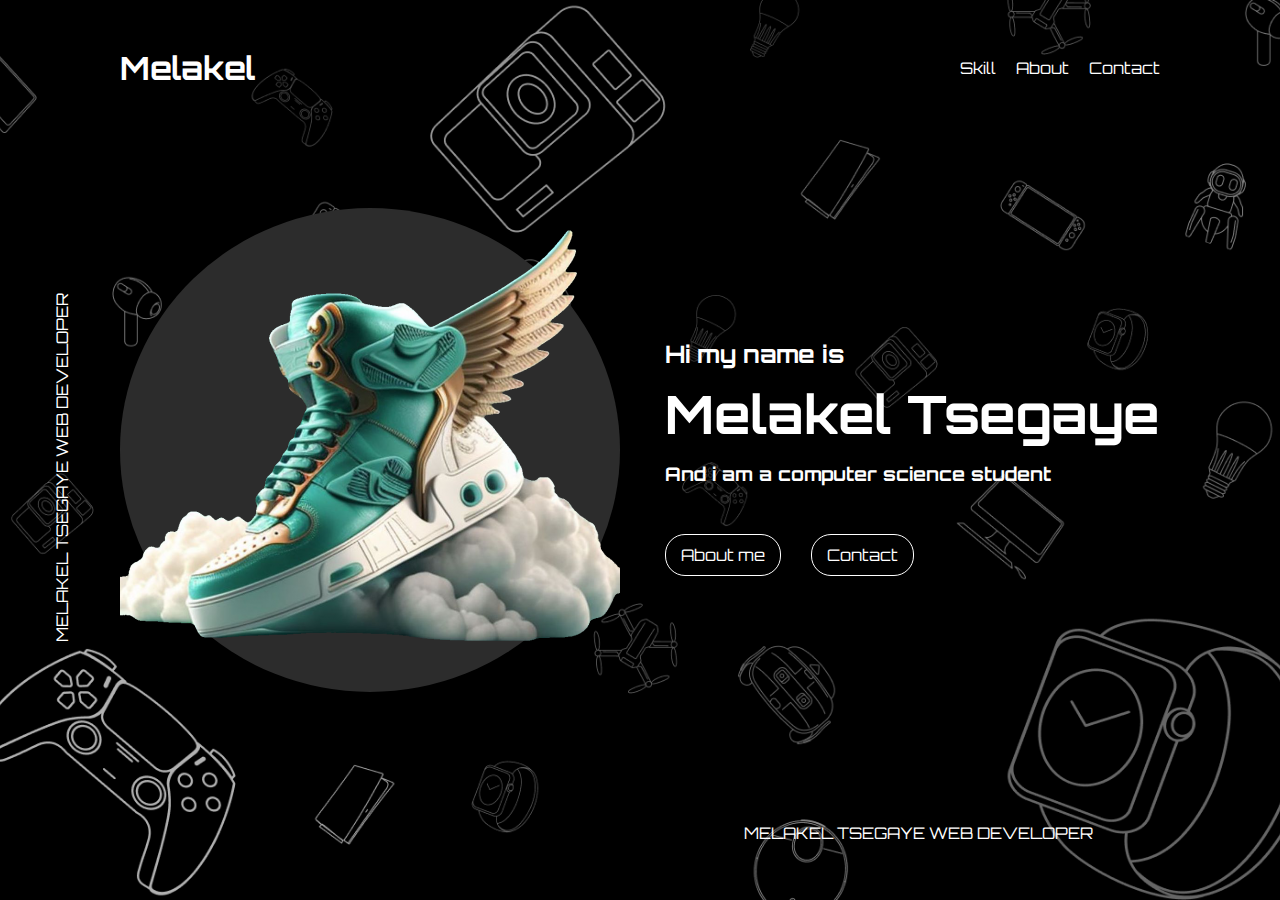
==== index.html @ 00cd196a "Add files via upload" ====
<!DOCTYPE html>
<html lang="en">
<head>
    <meta charset="UTF-8">
    <meta name="viewport" content="width=device-width, initial-scale=1.0">
    <link rel="stylesheet" href="style.css">
    <link rel="stylesheet" href="https://cdnjs.cloudflare.com/ajax/libs/font-awesome/6.0.0-beta2/css/all.min.css" integrity="sha512-YWzhKL2whUzgiheMoBFwW8CKV4qpHQAEuvilg9FAn5VJUDwKZZxkJNuGM4XkWuk94WCrrwslk8yWNGmY1EduTA==" crossorigin="anonymous" referrerpolicy="no-referrer" />
    <link rel="stylesheet" href="https://fontawesome.com/icons/user?f=classic&s=thin">
    <title>Portfolio</title>
</head>
<body>
    <div class="herocont">

        
<!-- navigation section  -->

                <div class="naviga">
                    <h1>Melakel</h1>
                    <div class="list">
                        <li><a href="skill.html">Skill</a></li>
                        <li><a href="about.html">About</a></li>
                        <li><a href="#">Contact</a></li>
                        <i class="fa-solid fa-bars"></i>
                    </div>
                </div>

<!-- mean saction -->

        <div class="mean">


            <!-- slider section -->


            <div class="slider">
                <div class="slicont">
                    <p>MELAKEL TSEGAYE WEB DEVELOPER</p>
                </div>
            </div>


            <!-- mean hero section -->


            <div class="mean2">
                <div class="imgcont">
                    <div class="back">
                        <img src="image/cool_shoe.png" alt="">
                    </div>
                </div>

                <div class="discr">
                    <div class="discont">
                        <h2>Hi my name is</h2>
                        <h1>Melakel Tsegaye</h1>
                        <h3>And i am a computer science student</h3>
                    </div>
                    <div class="btn">
                        <div class="about">
                            <a href="about.html">About me</a>
                        </div>
                        <div class="Contact">
                            <a href="#">Contact</a>
                        </div>
                    </div>
                </div>

                
            </div>
        </div>




<!-- footer section  -->



        <div class="footer">
            <div class="slicont2">
                <div class="sli2">
                    <p>MELAKEL TSEGAYE WEB DEVELOPER</p>
                </div>
            </div>
        </div>
    </div>
</body>
</html>
---- style.css ----
@import url('https://fonts.googleapis.com/css2?family=Cabin:ital,wght@0,400;0,600;1,400&family=Carter+One&family=Ephesis&family=Fira+Sans:ital@1&family=Lobster&family=Manrope&family=Orbitron:wght@500&family=Poppins:wght@300;400;700&family=Roboto:wght@300&family=Tilt+Neon&display=swap');


* {
    padding: 0;
    margin: 0;
    box-sizing: border-box;
    font-family: Orbitron;
    color: white;
    
    list-style: none;
}

body{
    height: 100vh;
}


/* herocont section */

.herocont {
    width: 100%;
    height: calc(var(--vh, 1vh) * 100);
    background-image: url(image/Untitled.png);
    background-position: center;
    background-size: cover;
    background-repeat: no-repeat;
}

/* navigation section */

.naviga {
    height: 15%;
    width: 100%;
    display: flex;
    justify-content: space-between;
    padding: 25px 120px;
    align-items: center;
}

.naviga h1 {
    cursor: pointer;
}

.list {
    display: flex;
    gap: 20px;
}

.list li a {
    text-decoration: none;
}

.list i {
    display: none;
}


/* mean saction  */

.mean {
    height: 70%;
    width: 100%;
    display: flex;
    padding: 0px 120px;
    align-items: center;
    position: relative;
}

.slider {
    position: absolute;
    left: -130px;
    transform: rotate(-90deg);
    width: 30%;
    display: flex;
    align-items: center;
    overflow: hidden;
}

.slicont {
    display: block;
    width: max-content;
    animation: animi 4s linear infinite;
    display: flex;
    transition: linear;
}
@keyframes animi {
    0% {
        transform: translateX(-150%);
    }
   
    50% {
        transform: translateX(0%);
    }
}

.mean2 {
    width: 100%;
    display: flex;
    align-items: center;
    justify-content: space-between;
}

.btn {
    display: flex;
    gap: 30px;
    margin-top: 30px;
}

.about, .Contact {
    padding: 10px 15px;
    border: 1px solid white;
    border-radius: 20px;
    cursor: pointer;
}

.about a:hover, .Contact a:hover {
    color: black;
}

.about a, .Contact a {
    text-decoration: none;
}

.about:hover, .Contact:hover {
    background-color: white;
    color: black;
}

.discont {
    line-height: 60px;
}

.discont h1{
    font-size: 3.3rem;
}

.back {
    display: flex;
    align-items: center;
    justify-content: center;
    background-color: rgb(44, 44, 44);
    padding: 0px;
    border-radius: 50%;
}

.back img {
    inline-size: 100%;
    aspect-ratio: 300 /290;
    object-fit: cover;
}

/* footer section */

.footer {
    width: 100%;
    height: 15%;
    display: flex;
    justify-content: end;
    padding: 0 120px;
    align-items: center;
}

.slicont2 {
    width: 40%;
    display: flex;
    align-items: center;
    overflow: hidden;
}

.sli2 {
    width: max-content;
    animation: animi 4s linear infinite;
    display: flex;
    transition: linear;
}





@media screen and (max-width: 1090px) {


    /* herocont section */

.herocont {
    width: 100%;
    height: 100%;
    background-image: url(image/Untitled.png);
    background-position: center;
    background-size: cover;
    background-repeat: no-repeat;
}


/* navigation section */

.naviga {
    height: 10%;
    width: 100%;
    display: flex;
    justify-content: space-between;
    padding: 0px 12px;
    align-items: center;
}

.naviga h1 {
    font-size: 1.2rem;
}

.mean {
    height: 70%;
    width: 100%;
    display: flex;
    padding: 0px 12px;
    align-items: center;
    position: relative;
}

.mean2 {
    width: 100%;
    display: flex;
    align-items: center;
    gap: 40px;
    justify-content: space-between;
    
    padding-top: 100px;
}

.slider, .footer {
    display: none;
}

}



@media screen and (max-width: 850px) {
    
.herocont {
    width: 100%;
    height: 100%;
    background-image: url(image/Untitled.png);
    background-position: center;
    background-size: cover;
    background-repeat: no-repeat;
}


    /* mean saction  */
    
    .mean {
        height: 70%;
        width: 100%;
        display: flex;
        padding: 0px 12px;
        align-items: center;
        position: relative;
    }
    
    .slider, .footer {
        display: none;
    }
    
    .mean2 {
        width: 100%;
        display: flex;
        flex-direction: column;
        align-items: center;
        gap: 40px;
        justify-content: center;
    }

    .back img {
        inline-size: 100%;
        aspect-ratio: 100 /90;
        object-fit: cover;
    }

    .discont {
        line-height: 40px;
        display: flex;
        align-items: center;
        flex-direction: column;
    }

    .discont h1{
        font-size: 1.9rem;
        text-align: center;
    }
    
    .discont h3 {
        text-align: center;
    }


    .btn {
        display: flex;
        justify-content: center;
        align-items: center;
        width: 100%;
        gap: 30px;
    }

    .list li {
        display: none;
    }

    .list i {
        display: block;
        color: white;
        font-size: 1.3rem;
    }
}
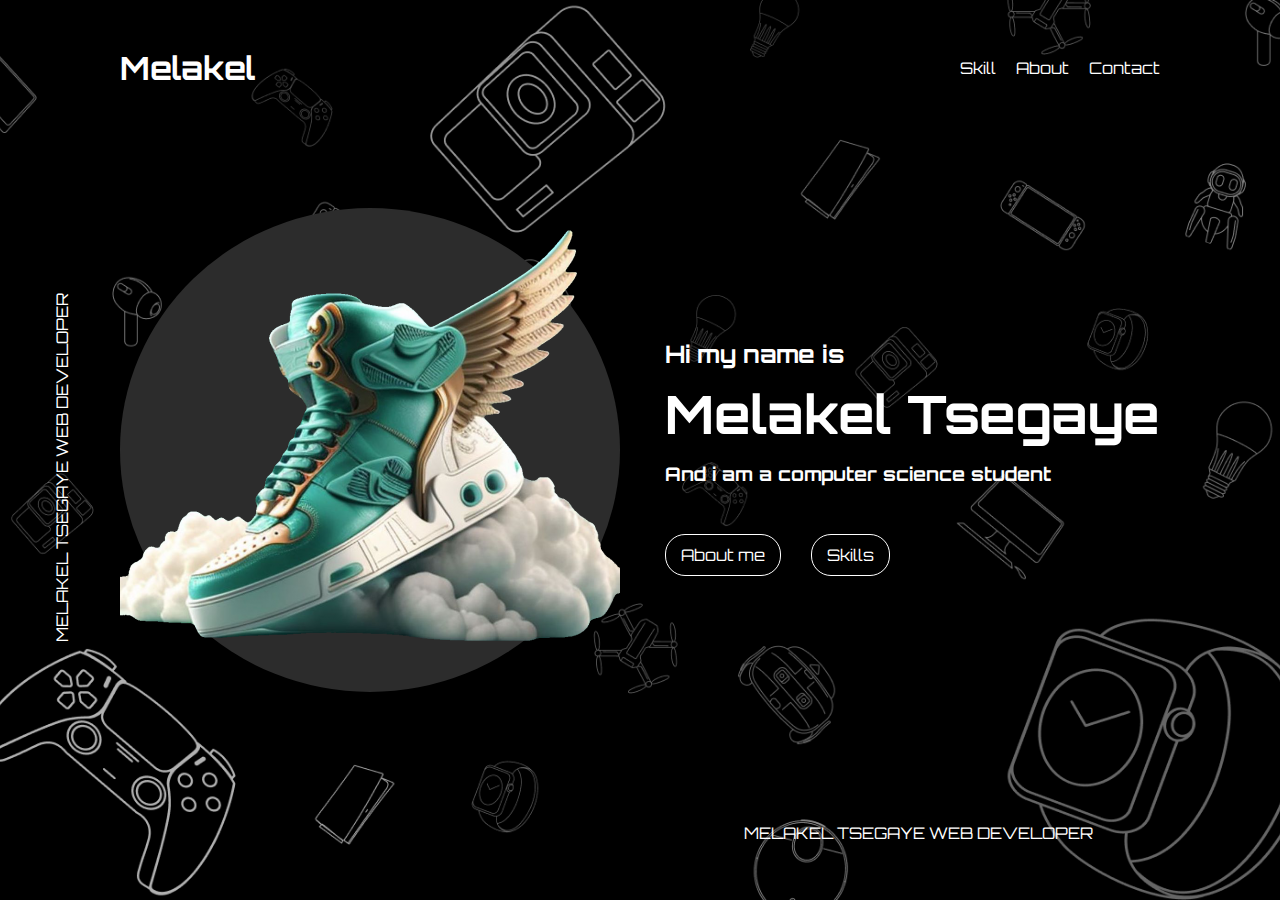
==== commit def597b2: "Update index.html" ====
--- a/index.html
+++ b/index.html
@@ -60,7 +60,7 @@
                             <a href="about.html">About me</a>
                         </div>
                         <div class="Contact">
-                            <a href="#">Contact</a>
+                            <a href="skill.html">Skills</a>
                         </div>
                     </div>
                 </div>
@@ -85,4 +85,4 @@
         </div>
     </div>
 </body>
-</html>+</html>
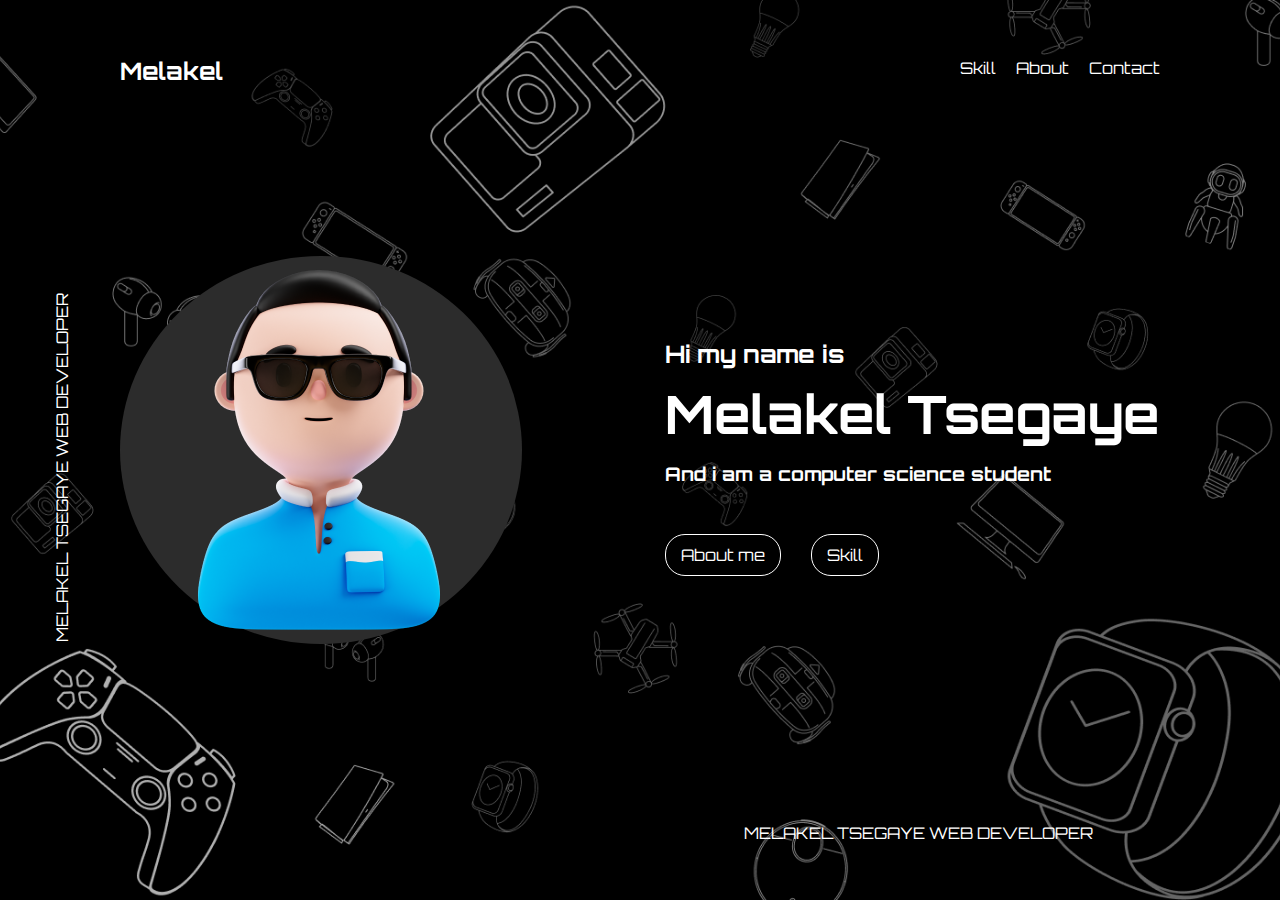
==== commit afbeb30e: "Add files via upload" ====
--- a/index.html
+++ b/index.html
@@ -15,7 +15,7 @@
 <!-- navigation section  -->
 
                 <div class="naviga">
-                    <h1>Melakel</h1>
+                    <h1><a href="#Home">Melakel</a></h1>
                     <div class="list">
                         <li><a href="skill.html">Skill</a></li>
                         <li><a href="about.html">About</a></li>
@@ -26,7 +26,7 @@
 
 <!-- mean saction -->
 
-        <div class="mean">
+        <div id="Home" class="mean">
 
 
             <!-- slider section -->
@@ -45,7 +45,7 @@
             <div class="mean2">
                 <div class="imgcont">
                     <div class="back">
-                        <img src="image/cool_shoe.png" alt="">
+                        <img src="image/7309682.png" alt="">
                     </div>
                 </div>
 
@@ -60,7 +60,7 @@
                             <a href="about.html">About me</a>
                         </div>
                         <div class="Contact">
-                            <a href="skill.html">Skills</a>
+                            <a href="skill.html">Skill</a>
                         </div>
                     </div>
                 </div>
@@ -85,4 +85,4 @@
         </div>
     </div>
 </body>
-</html>
+</html>--- a/style.css
+++ b/style.css
@@ -38,7 +38,9 @@
     align-items: center;
 }
 
-.naviga h1 {
+.naviga h1 a {
+    text-decoration: none;
+    font-size: 1.5rem;
     cursor: pointer;
 }
 
@@ -135,19 +137,23 @@
     font-size: 3.3rem;
 }
 
+
 .back {
-    display: flex;
-    align-items: center;
-    justify-content: center;
+
+    display: flex;
+    align-items: center;
+    justify-content: center; 
     background-color: rgb(44, 44, 44);
     padding: 0px;
     border-radius: 50%;
+    height: auto;
 }
 
 .back img {
-    inline-size: 100%;
+
+     inline-size: 100%;
     aspect-ratio: 300 /290;
-    object-fit: cover;
+    object-fit: cover;   
 }
 
 /* footer section */
